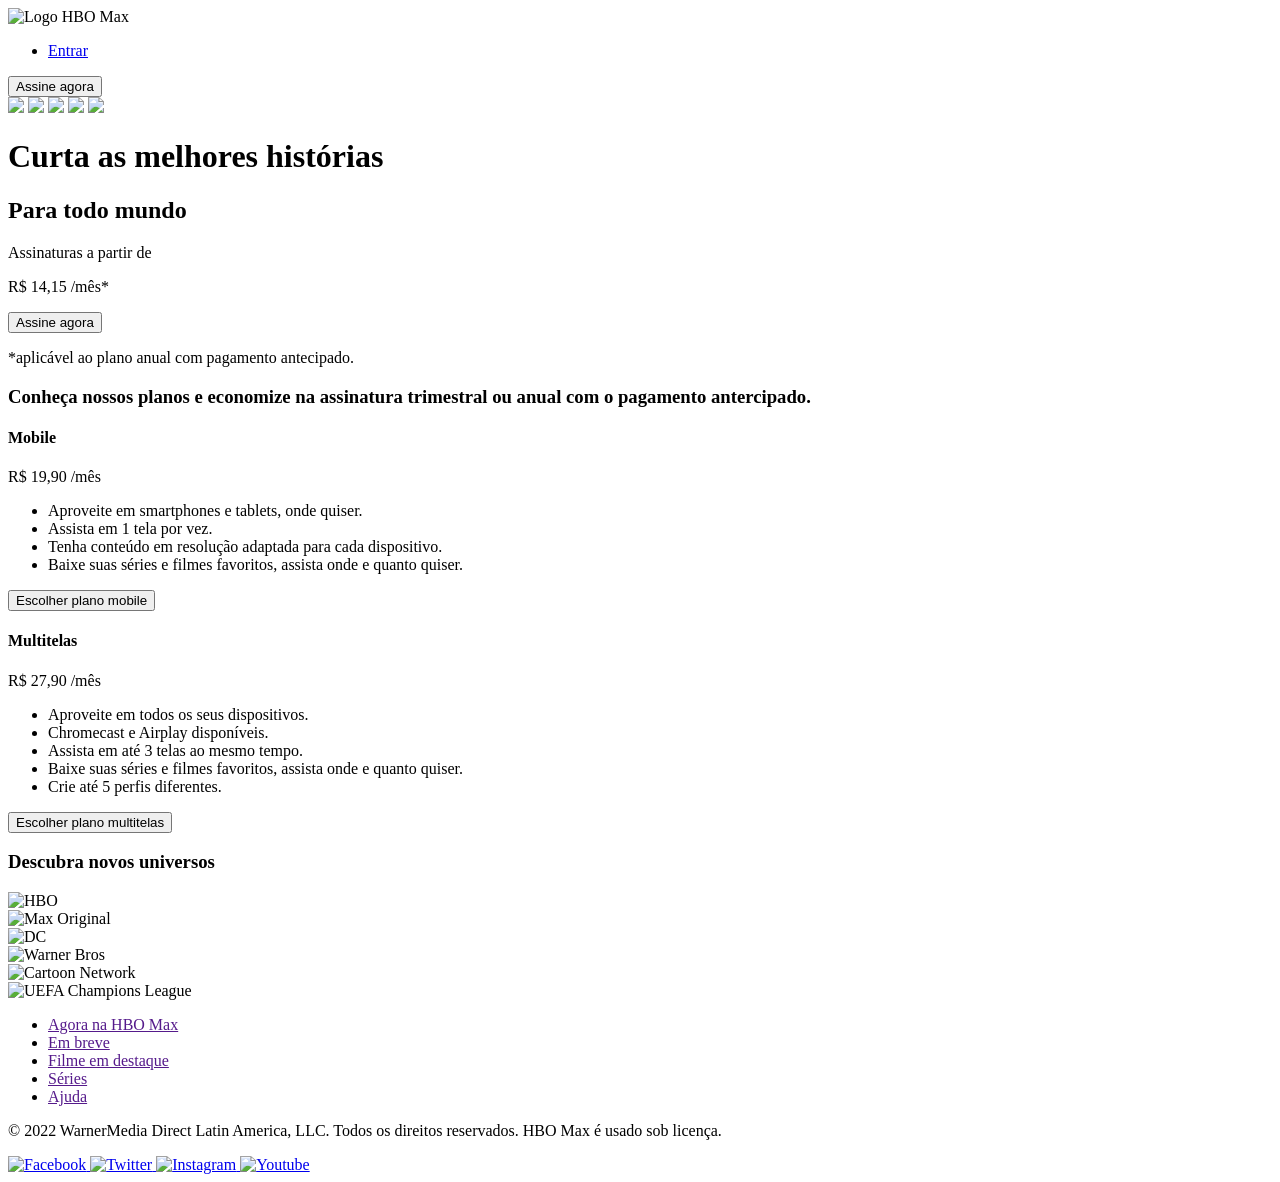
==== index.html @ d60d74ed "10 a 0 para o Git Hub" ====
<!DOCTYPE html>
<html lang="pt-BR">
<head>
    <meta charset="UTF-8">
    <meta name="viewport" content="width=device-width, initial-scale=1.0">
    <title>Desafio Dio - HBO Max</title>
    <link rel="stylesheet" href="assets/CSS/style.css">
</head>
<body>
    <nav>
        <div class="logo">
            <img src="assets/images/hbo-logo.svg" alt="Logo HBO Max">
        </div>
        <ul>
            <li><a href="#">Entrar</a></li>
        </ul>
        <button>Assine agora</button>
    </nav>
    
    <main>
        <header class="header">
            <div class="logo-channels">
                <img src="assets/images/hbo.png">
                <img src="assets/images/dc.png">
                <img src="assets/images/wb.png">
                <img src="assets/images/cartoon-network_neutral.png">
                <img src="assets/images/max_originals.png">
            </div>
            <div class="header-headline">
                <h1>Curta as melhores histórias</h1>
                <h2>Para todo mundo</h2>
            </div>
            <div class="divider"></div>
            <div class="best-offer">
                <p>Assinaturas a partir de</p>
                <p>R$ 14,15 
                    <span>/mês*</span>
                </p>
            </div>
            <div class="button-subscribe">
                <button>Assine agora</button>
                <p>*aplicável ao plano anual com pagamento antecipado.</p>
            </div>
        </header>
        <section class="plans">
            <h3>Conheça nossos planos e economize na assinatura trimestral ou anual com o pagamento antercipado.</h3>
            <div class="plans-cards">
                <div class="card-plan-mobile">
                    <div class="title-card-plan-mobile">
                        <h4>Mobile</h4>
                        <p>R$ 19,90 
                            <span>/mês</span>
                        </p>
                    </div>
                    <ul>
                        <li>Aproveite em smartphones e tablets, onde quiser.</li>
                        <li>Assista em 1 tela por vez.</li>
                        <li>Tenha conteúdo em resolução adaptada para cada dispositivo.</li>
                        <li>Baixe suas séries e filmes favoritos, assista onde e quanto quiser.</li>
                    </ul>
                    <button class="button-card-plan-mobile">Escolher plano mobile</button>
                </div>
                <div class="card-plan-multitela">
                    <div class="title-card-plan-multitela">
                        <h4>Multitelas</h4>
                        <p>R$ 27,90 
                            <span>/mês</span>
                        </p>
                    </div>
                    <ul>
                        <li>Aproveite em todos os seus dispositivos.</li>
                        <li>Chromecast e Airplay disponíveis.</li>
                        <li>Assista em até 3 telas ao mesmo tempo.</li>
                        <li>Baixe suas séries e filmes favoritos, assista onde e quanto quiser.</li>
                        <li>Crie até 5 perfis diferentes.</li>
                    </ul>
                    <button class="button-card-plan-multitela">Escolher plano multitelas</button>
                </div>
            </div>
        </section>
        <section class="catalog">
            <h3>Descubra novos universos</h3>
            <div class="catalog-cards">
                <div class="content-catalog-card">
                    <img src="assets/images/hbo-default_0.webp" alt="HBO">
                </div>
                <div class="content-catalog-card">
                    <img src="assets/images/MAX-Default.webp" alt="Max Original">
                </div>
                <div class="content-catalog-card">
                    <img src="assets/images/DC_Default.webp" alt="DC">
                </div>
                <div class="content-catalog-card">
                    <img src="assets/images/WB-Default.webp" alt="Warner Bros">
                </div>
                <div class="content-catalog-card">
                    <img src="assets/images/CN-Default.webp" alt="Cartoon Network">
                </div>
                <div class="content-catalog-card">
                    <img src="assets/images/UCL-Default.webp" alt="UEFA Champions League">
                </div>
            </div>
        </section>
    </main>
    <footer>
        <ul>
            <li><a href="">Agora na HBO Max</a></li>
            <li><a href="">Em breve</a></li>
            <li><a href="">Filme em destaque</a></li>
            <li><a href="">Séries</a></li>
            <li><a href="">Ajuda</a></li>
        </ul>
        <p>© 2022 WarnerMedia Direct Latin America, LLC. Todos os direitos reservados. HBO Max é usado sob licença.</p>
        <div class="fotter-social-infos">
            <a href="https://www.facebook.com/HBOMaxBr/">
                <img src="assets/images/fb_0.png" alt="Facebook">
            </a>
            <a href="https://twitter.com/HBOMaxBR">
                <img src="assets/images/twitter_0.png" alt="Twitter">
            </a>
            <a href="https://www.instagram.com/hbomaxbr/">
                <img src="assets/images/instagram_0.png" alt="Instagram">
            </a>
            <a href="https://www.youtube.com/c/hbomaxbr">
                <img src="assets/images/youtube_0.png" alt="Youtube">
            </a>
        </div>
    </footer>
</body>
</html>
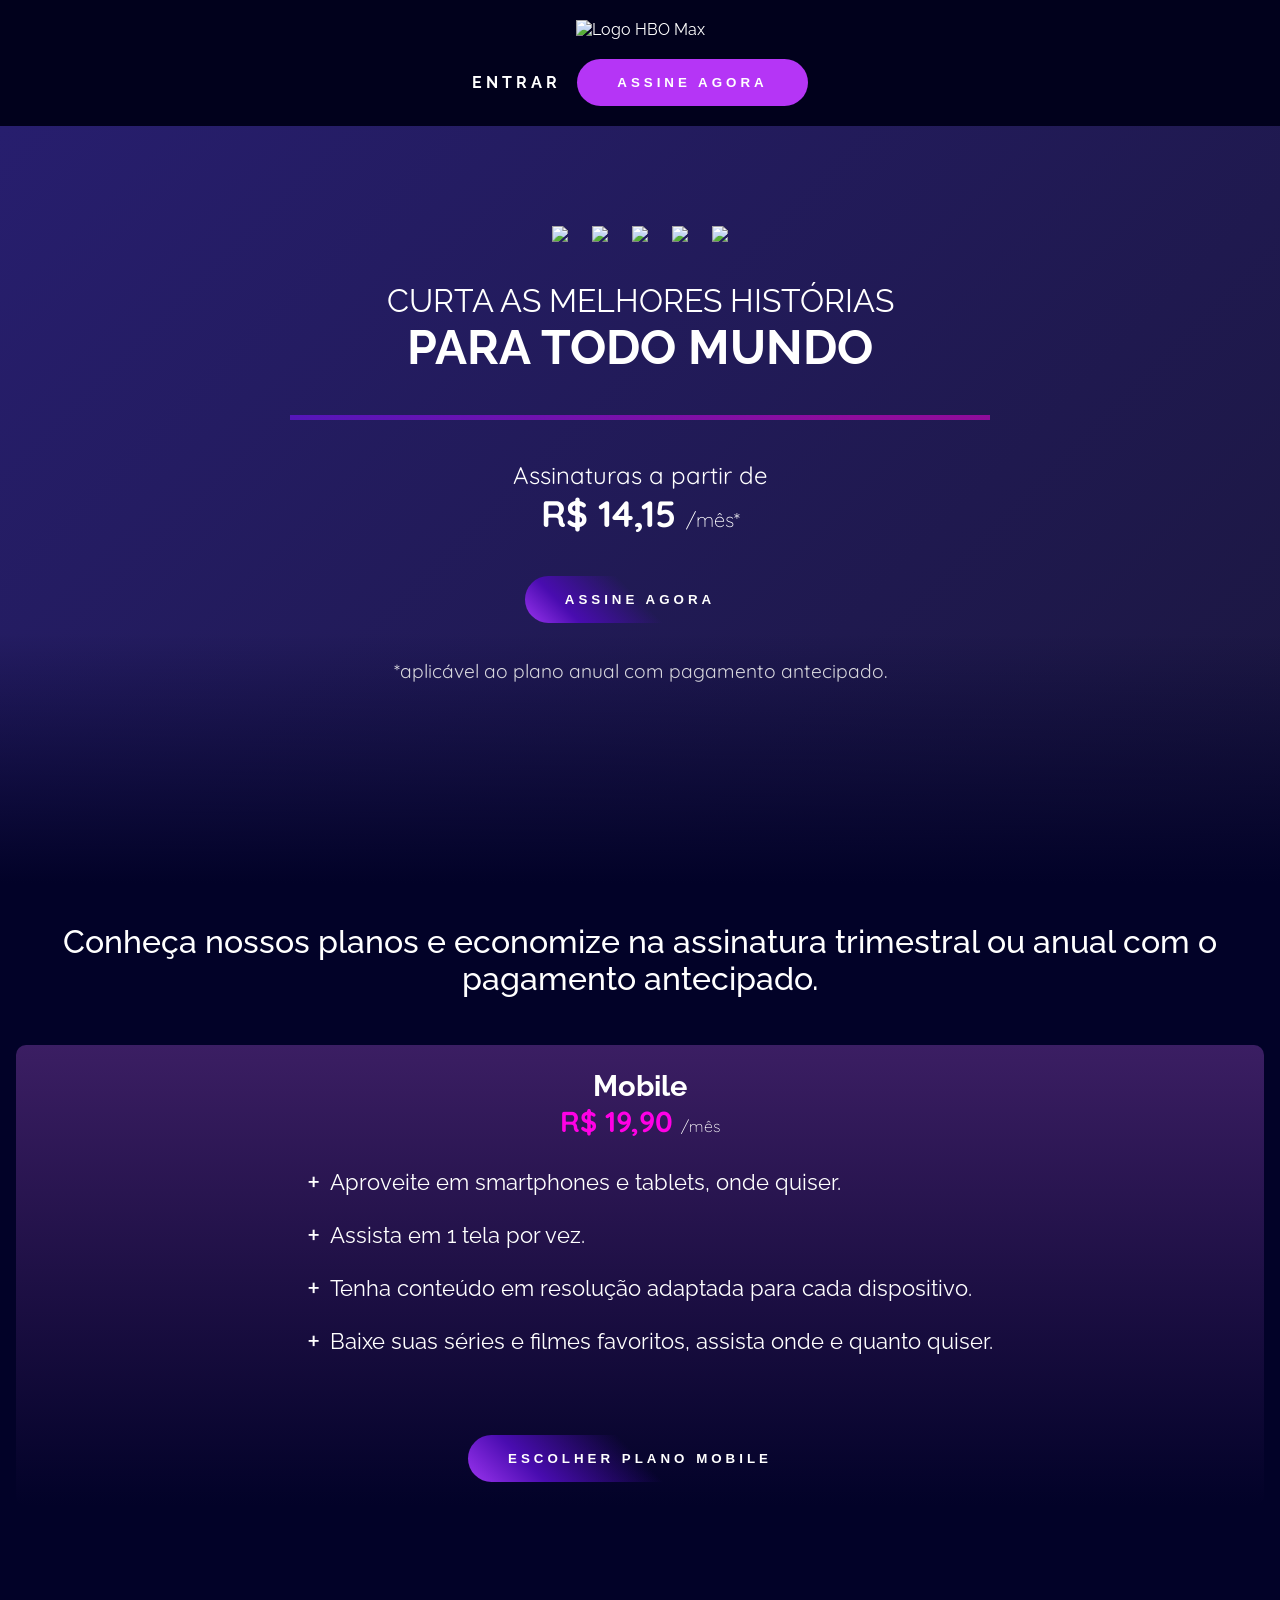
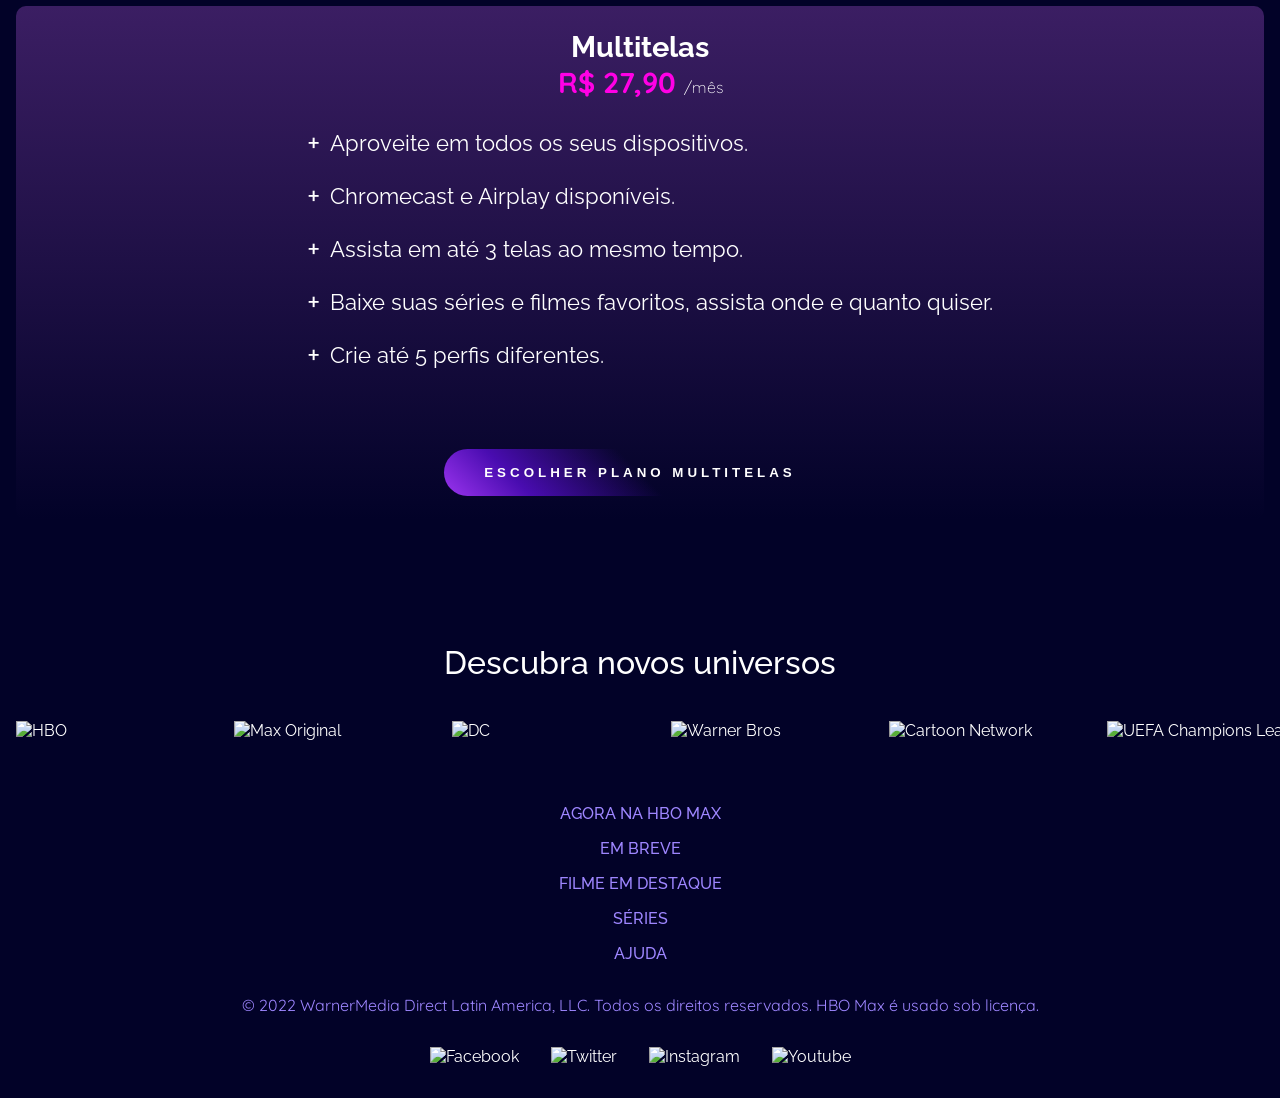
==== commit 45ee21c2: "mobile first" ====
--- a/index.html
+++ b/index.html
@@ -8,109 +8,110 @@
 </head>
 <body>
     <nav>
-        <div class="logo">
+        <div class="logo-menu">
             <img src="assets/images/hbo-logo.svg" alt="Logo HBO Max">
         </div>
-        <ul>
-            <li><a href="#">Entrar</a></li>
-        </ul>
-        <button>Assine agora</button>
+        <div class="info-menu">
+            <ul>
+                <li><a href="#" class="login-menu">Entrar</a></li>
+            </ul>
+            <button>Assine agora</button>
+        </div>
     </nav>
     
     <main>
         <header class="header">
-            <div class="logo-channels">
-                <img src="assets/images/hbo.png">
-                <img src="assets/images/dc.png">
-                <img src="assets/images/wb.png">
-                <img src="assets/images/cartoon-network_neutral.png">
-                <img src="assets/images/max_originals.png">
-            </div>
-            <div class="header-headline">
-                <h1>Curta as melhores histórias</h1>
-                <h2>Para todo mundo</h2>
-            </div>
-            <div class="divider"></div>
-            <div class="best-offer">
-                <p>Assinaturas a partir de</p>
-                <p>R$ 14,15 
-                    <span>/mês*</span>
-                </p>
-            </div>
-            <div class="button-subscribe">
-                <button>Assine agora</button>
-                <p>*aplicável ao plano anual com pagamento antecipado.</p>
+            <div class="container-header">
+                <div class="logo-channels-header">
+                    <img class="img-logo-channels-header" src="assets/images/hbo.png">
+                    <img class="img-logo-channels-header" src="assets/images/dc.png">
+                    <img class="img-logo-channels-header" src="assets/images/wb.png">
+                    <img class="img-logo-channels-header" src="assets/images/cartoon-network_neutral.png">
+                    <img class="img-logo-channels-header" src="assets/images/max_originals.png">
+                </div>
+                <div class="headline-header">
+                    <h1 class="title-header-light">Curta as melhores histórias</h1>
+                    <h2>Para todo mundo</h2>
+                </div>
+                <div class="divider-header"></div>
+                <div class="best-offer-header">
+                    <p>Assinaturas a partir de</p>
+                    <p class="price-best-offer-header">R$ 14,15 
+                        <span class="small">/mês*</span>
+                    </p>
+                </div>
+                <div class="button-subscribe-header">
+                    <button>Assine agora</button>
+                    <p>*aplicável ao plano anual com pagamento antecipado.</p>
+                </div>
             </div>
         </header>
-        <section class="plans">
-            <h3>Conheça nossos planos e economize na assinatura trimestral ou anual com o pagamento antercipado.</h3>
-            <div class="plans-cards">
-                <div class="card-plan-mobile">
-                    <div class="title-card-plan-mobile">
-                        <h4>Mobile</h4>
-                        <p>R$ 19,90 
-                            <span>/mês</span>
-                        </p>
+        <div class="container-plans-catalog">
+            <section class="plans">
+                <h3>Conheça nossos planos e economize na assinatura trimestral ou anual com o pagamento antecipado.</h3>
+                <div class="plans-cards">
+                    <div class="card-plan mobile">
+                        <div class="title-card-plan mobile">
+                            <h4>Mobile</h4>
+                            <p>R$ 19,90 
+                                <span>/mês</span>
+                            </p>
+                        </div>
+                        <ul class="plans-description">
+                            <li>Aproveite em smartphones e tablets, onde quiser.</li>
+                            <li>Assista em 1 tela por vez.</li>
+                            <li>Tenha conteúdo em resolução adaptada para cada dispositivo.</li>
+                            <li>Baixe suas séries e filmes favoritos, assista onde e quanto quiser.</li>
+                        </ul>
+                        <button class="button-card-plan mobile">Escolher plano mobile</button>
                     </div>
-                    <ul>
-                        <li>Aproveite em smartphones e tablets, onde quiser.</li>
-                        <li>Assista em 1 tela por vez.</li>
-                        <li>Tenha conteúdo em resolução adaptada para cada dispositivo.</li>
-                        <li>Baixe suas séries e filmes favoritos, assista onde e quanto quiser.</li>
-                    </ul>
-                    <button class="button-card-plan-mobile">Escolher plano mobile</button>
+                    <div class="card-plan multitela">
+                        <div class="title-card-plan multitela">
+                            <h4>Multitelas</h4>
+                            <p>R$ 27,90 
+                                <span>/mês</span>
+                            </p>
+                        </div>
+                        <ul class="plans-description">
+                            <li>Aproveite em todos os seus dispositivos.</li>
+                            <li>Chromecast e Airplay disponíveis.</li>
+                            <li>Assista em até 3 telas ao mesmo tempo.</li>
+                            <li>Baixe suas séries e filmes favoritos, assista onde e quanto quiser.</li>
+                            <li>Crie até 5 perfis diferentes.</li>
+                        </ul>
+                        <button class="button-card-plan multitela">Escolher plano multitelas</button>
+                    </div>
                 </div>
-                <div class="card-plan-multitela">
-                    <div class="title-card-plan-multitela">
-                        <h4>Multitelas</h4>
-                        <p>R$ 27,90 
-                            <span>/mês</span>
-                        </p>
+            </section>
+            <section class="catalog">
+                <h3>Descubra novos universos</h3>
+                <div class="catalog-cards">
+                    <div class="content-catalog-card">
+                        <img src="assets/images/hbo-default_0.webp" alt="HBO">
+
+                        <img src="assets/images/MAX-Default.webp" alt="Max Original">
+                
+                        <img src="assets/images/DC_Default.webp" alt="DC">
+                
+                        <img src="assets/images/WB-Default.webp" alt="Warner Bros">
+                
+                        <img src="assets/images/CN-Default.webp" alt="Cartoon Network">
+                
+                        <img src="assets/images/UCL-Default.webp" alt="UEFA Champions League">
                     </div>
-                    <ul>
-                        <li>Aproveite em todos os seus dispositivos.</li>
-                        <li>Chromecast e Airplay disponíveis.</li>
-                        <li>Assista em até 3 telas ao mesmo tempo.</li>
-                        <li>Baixe suas séries e filmes favoritos, assista onde e quanto quiser.</li>
-                        <li>Crie até 5 perfis diferentes.</li>
-                    </ul>
-                    <button class="button-card-plan-multitela">Escolher plano multitelas</button>
                 </div>
-            </div>
-        </section>
-        <section class="catalog">
-            <h3>Descubra novos universos</h3>
-            <div class="catalog-cards">
-                <div class="content-catalog-card">
-                    <img src="assets/images/hbo-default_0.webp" alt="HBO">
-                </div>
-                <div class="content-catalog-card">
-                    <img src="assets/images/MAX-Default.webp" alt="Max Original">
-                </div>
-                <div class="content-catalog-card">
-                    <img src="assets/images/DC_Default.webp" alt="DC">
-                </div>
-                <div class="content-catalog-card">
-                    <img src="assets/images/WB-Default.webp" alt="Warner Bros">
-                </div>
-                <div class="content-catalog-card">
-                    <img src="assets/images/CN-Default.webp" alt="Cartoon Network">
-                </div>
-                <div class="content-catalog-card">
-                    <img src="assets/images/UCL-Default.webp" alt="UEFA Champions League">
-                </div>
-            </div>
-        </section>
+            </section>
+        </div>
     </main>
     <footer>
-        <ul>
+        <ul class="footer-links">
             <li><a href="">Agora na HBO Max</a></li>
             <li><a href="">Em breve</a></li>
             <li><a href="">Filme em destaque</a></li>
             <li><a href="">Séries</a></li>
             <li><a href="">Ajuda</a></li>
         </ul>
-        <p>© 2022 WarnerMedia Direct Latin America, LLC. Todos os direitos reservados. HBO Max é usado sob licença.</p>
+        <p class="footer-signature">© 2022 WarnerMedia Direct Latin America, LLC. Todos os direitos reservados. HBO Max é usado sob licença.</p>
         <div class="fotter-social-infos">
             <a href="https://www.facebook.com/HBOMaxBr/">
                 <img src="assets/images/fb_0.png" alt="Facebook">
--- a/assets/CSS/style.css
+++ b/assets/CSS/style.css
@@ -0,0 +1,340 @@
+@import url("https://fonts.googleapis.com/css2?family=Raleway:wght@300;400;500;600;700&display=swap");
+@import url("https://fonts.googleapis.com/css2?family=Quicksand:wght@300;400;700&display=swap");
+
+:root {
+    --primary-color: #020228;
+    --secondary-color: #ff00e5;
+    --tertiary-color: #b535f6;
+    --btn-bg-color-gradient: linear-gradient(
+      45deg,
+      #9b34ef 0%,
+      #490cb0 20%,
+      transparent 50%
+    );
+    --btn-link-bg-color: #fff;
+    --btn-link-color: #000;
+    --card-bg-color: linear-gradient(0deg, transparent, #3b1e63);
+    --divider-bg-color: linear-gradient(
+      90deg,
+      #5516ba,
+      rgba(255, 0, 229, 0.5) 80%
+    );
+    --nav-bg-color: rgba(0, 0, 0, 0.3);
+    --text-color: #fff;
+    --link-color: #9e86ff;
+    --form-bg-color: rgba(211, 211, 211, 0.06);
+    --form-field-bg-color: rgba(0, 0, 0, 0.2);
+    --form-field-border: 1px solid rgba(255, 255, 255, 0.7);
+    --form-field-placeholder: rgba(255, 255, 255, 0.7);
+    --form-field-error: rgb(255, 76, 76);
+
+    scroll-behavior: smooth;
+}
+
+* {
+    margin: 0;
+    padding:0;
+    box-sizing: border-box;
+
+    text-decoration: none;
+}
+li {
+    list-style-type: none;
+  }
+a {
+    color: inherit;
+}  
+p {
+    font-family: "Quicksand", sans-serif;
+}
+button{
+    padding: 16px 40px;
+    border-radius: 500px;
+    text-transform: uppercase;
+    color: var(--btn-link-bg-color);
+    font-weight: 700;
+    border: none;
+    cursor: pointer;
+    letter-spacing: 4px;
+}
+html, body {
+    overflow-x: hidden;
+}
+body {
+    background: var(--primary-color);
+    font-family: Raleway, sans-serif;
+    color: var(--text-color);
+}
+nav {
+    width: 100%;
+    padding: 20px;
+    /* desktop
+    position: fixed;
+    top:0;*/
+    background: var(--nav-bg-color);
+
+    display: flex;
+    flex-direction: column;
+    justify-content: center;
+    align-items: center;
+    gap: 20px;
+}
+nav img {
+    width: 160px;
+}
+.info-menu {
+    display: flex;
+    flex-direction: row;
+    justify-content: center;
+    align-items: center;
+    gap: 16px;
+}
+nav button {
+    background: #b535f6;
+}
+.login-menu {
+    text-transform: uppercase;
+    font-weight: 700;
+    letter-spacing: 4px;
+}
+header {
+    position: relative;
+    background: linear-gradient(-45deg, #56125b, #0f0f10, #271e6e);
+    background-size: 400% 400%;
+    padding: 100px 0px 200px;
+    animation: gradient 10s ease infinite alternate;
+}
+header::after {
+    content: "";
+    width: 100%;
+    height: 250px;
+    position: absolute;
+    bottom: 0;
+    background: linear-gradient(0deg, var(--primary-color), transparent);
+}
+.container-header {
+    display: flex;
+    flex-direction: column;
+    align-items: center;
+    gap: 40px;
+    padding: 0px 40px;
+}
+.logo-channels-header {
+    display: flex;
+    flex-wrap: wrap;
+    justify-content: center;
+    gap: 24px;
+}
+.img-logo-channels-header {
+    object-fit: contain;
+}
+.headline-header {
+    text-transform: uppercase;
+    text-align: center;
+    font-size: 2rem;
+}
+.title-header-light {
+    font-weight: 400;
+    font-size: 2rem;
+}
+.divider-header {
+    width: 70%;
+    max-width: 700px;
+    height: 5px;
+    background: var(--divider-bg-color);
+}
+.best-offer-header {
+    text-align: center;
+    font-size: 1.5rem;
+}
+.price-best-offer-header {
+    font-size: 2.3rem;
+    font-weight: bold;
+}
+.small {
+    font-size: 1.25rem;
+    font-weight: 300;
+}
+.button-subscribe-header {
+    display: flex;
+    flex-direction: column;
+    justify-content: center;
+    align-items: center;
+    gap: 20px;
+}
+.button-subscribe-header button {
+    background: var(--btn-bg-color-gradient);
+    animation: wiggle 2.2s linear infinite;
+}
+/*efeito desktop
+.button-subscribe-header button {
+    background: var(--btn-bg-color-gradient);
+    outline: 3px solid transparent;
+    transition: background-position 2s, outline 2s, transform 2s;
+    background-size: 250%;
+}
+
+.button-subscribe-header button:hover {
+    background-color: transparent;
+    background-position: 100%;
+    outline: 2px solid #ff00e5;
+    transform: scale(1.05);
+}*/
+.button-subscribe-header p {
+    font-size: 1.2rem;
+    margin-top: 16px;
+    align-items: center;
+    text-align: center;
+}
+.container-plans-catalog {
+    background: url('../images/background-movies-series.png') no-repeat;
+    background-size: cover;
+}
+.plans h3 {
+    text-align: center;
+    font-size: 2rem;
+    font-weight: 500;
+    padding: 24px;
+    margin: 16px;
+}
+.card-plan {
+    background: var(--card-bg-color);
+    border-radius: 10px;
+
+    display: flex;
+    flex-direction: column;
+    align-items: center;
+    padding: 24px;
+    gap: 24px;
+
+    margin: 24px 16px 100px 16px;
+}
+.title-card-plan h4 {
+    text-align: center;
+    font-size: 1.8rem;
+}
+.title-card-plan p {
+    font-size: 1.8rem;
+    font-weight: 700;
+    color: #ff00e5;
+}
+.title-card-plan span {
+    font-size: 1rem;
+    font-weight: 300;
+    color: #fff;
+}
+.plans-description li {
+    display: flex;
+    align-items: center;
+    padding-left: 20px;
+    font-size: 1.4rem;
+    margin-bottom: 16px;
+}
+.plans-description li::before {
+    content: "+";
+    color: #fff;
+    font-size: 2rem;
+    margin-right: 10px;
+}
+.card-plan button {
+    background: var(--btn-bg-color-gradient);
+    margin-top: 36px;
+}
+.catalog {
+    margin-top: 100px;
+}
+.catalog h3 {
+    text-align: center;
+    font-size: 2rem;
+    font-weight: 500;
+    padding: 24px;
+    margin: 16px;
+}
+.catalog-cards {
+    width: 100%;
+    overflow-x: auto;
+    white-space: nowrap;
+    margin: 16px;
+}
+.content-catalog-card {
+    display: flex;
+    flex-direction: row;
+    gap: 48px;
+
+}
+.content-catalog-card img {
+    width: 400px;
+    height: auto;
+}
+.footer-links {
+    display: flex;
+    flex-direction: column;
+    align-items: center;
+
+    margin: 64px 0px 32px 0px;
+    gap: 16px;
+
+    text-transform: uppercase;
+    font-weight: 500;
+    color: var(--link-color);
+
+}
+.footer-signature {
+    text-align: center;
+    color: var(--link-color);
+}
+.fotter-social-infos {
+    display: flex;
+    flex-direction: row;
+    justify-content: center;
+    padding: 32px;
+    gap: 32px;
+}
+::-webkit-scrollbar {
+    width: 8px;
+  }
+  
+  ::-webkit-scrollbar-thumb {
+    background: var(--tertiary-color);
+    border-radius: 10px;
+  }
+  
+  ::-webkit-scrollbar-thumb:hover {
+    background: var(--secondary-color);
+  }
+@keyframes gradient {
+    0% {
+      background-position: 0% 50%;
+    }
+    50% {
+      background-position: 100% 50%;
+    }
+    100% {
+      background-position: 0% 50%;
+    }
+}
+@keyframes wiggle {
+    0%,
+    10% {
+      transform: rotate(0);
+    }
+    15% {
+      transform: rotate(-15deg);
+    }
+    20% {
+      transform: rotate(10deg);
+    }
+    25% {
+      transform: rotate(-10deg);
+    }
+    30% {
+      transform: rotate(10deg);
+    }
+    35% {
+      transform: rotate(-10deg);
+    }
+    40%,
+    100% {
+      transform: rotate(0);
+    }
+}
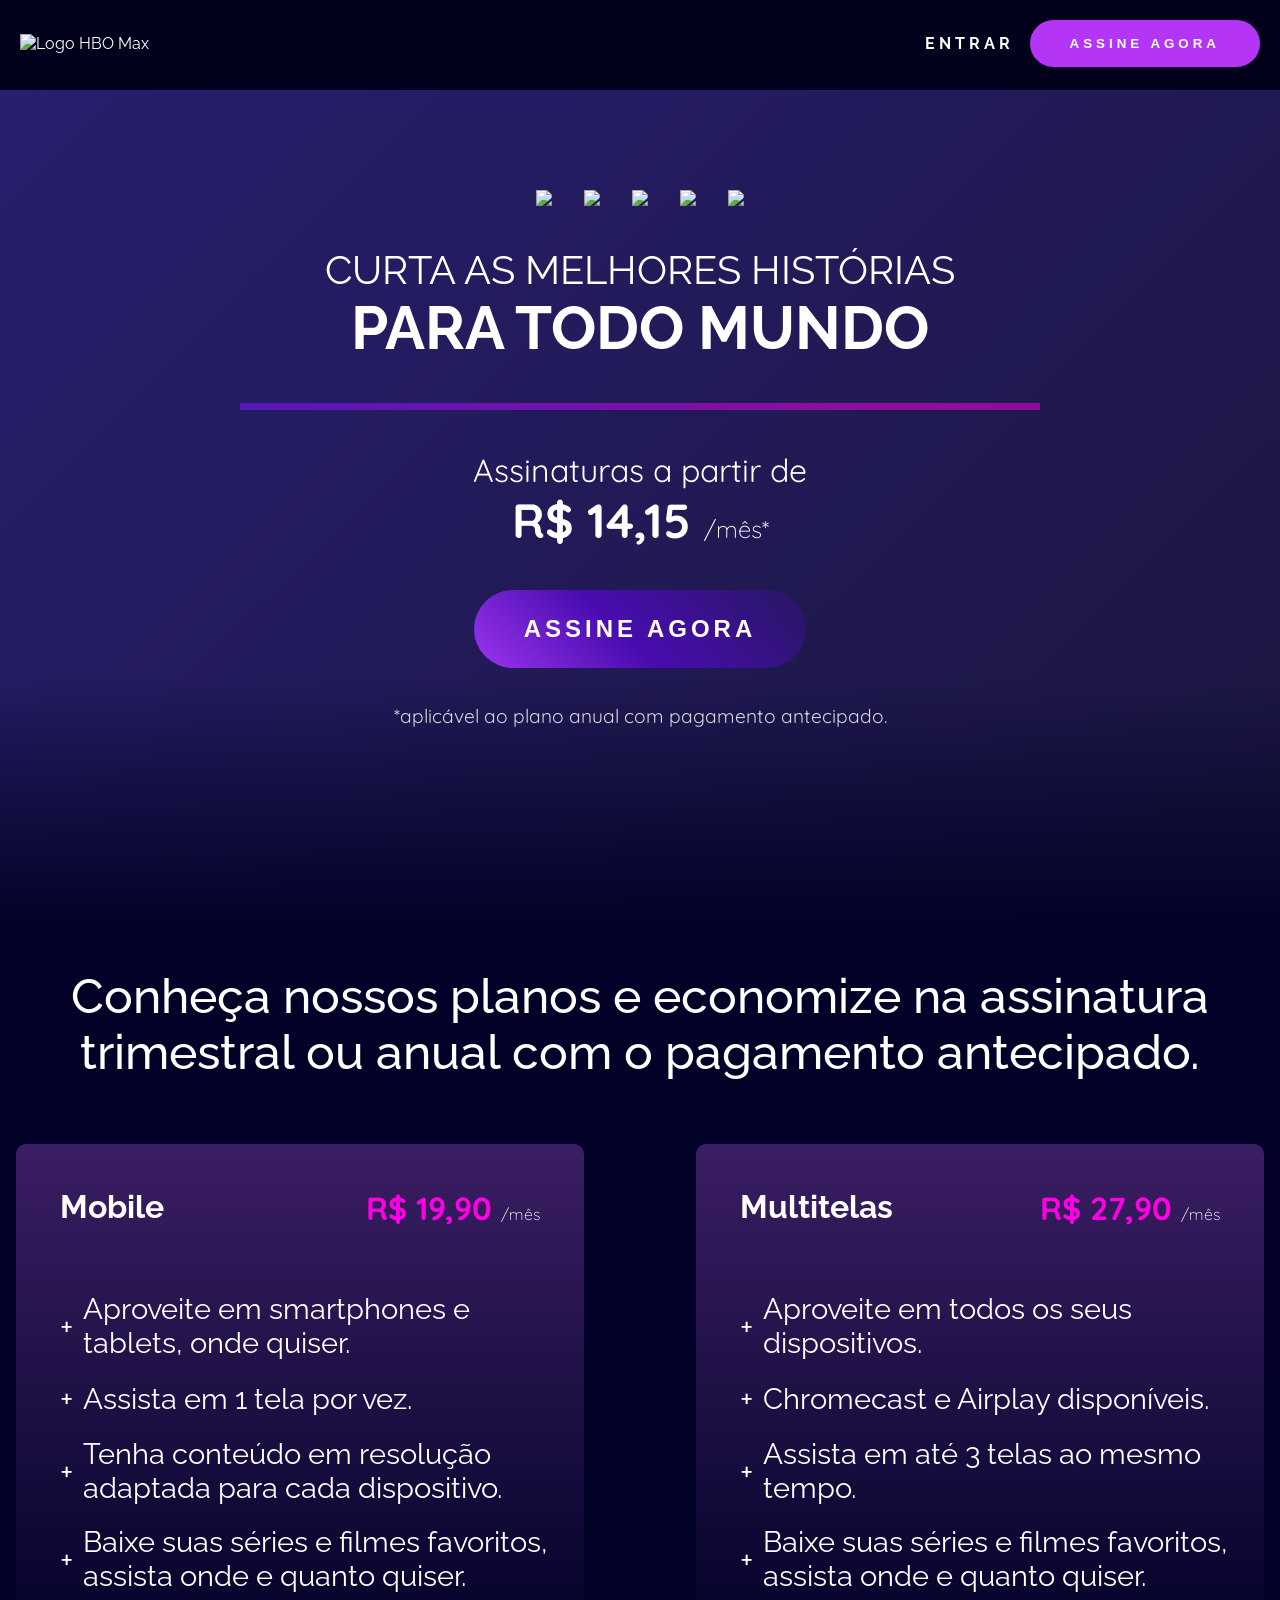
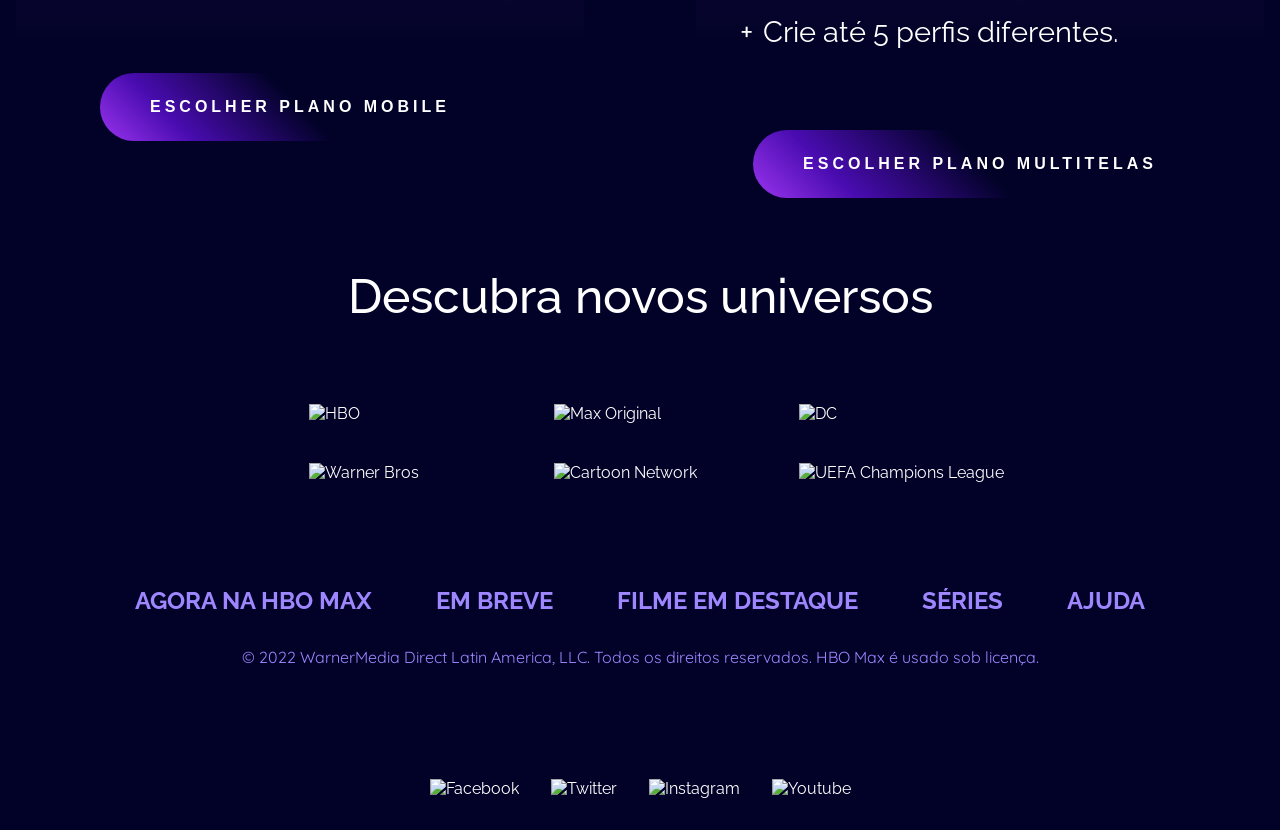
==== commit 6ea73051: "mobile first page login" ====
--- a/index.html
+++ b/index.html
@@ -87,17 +87,24 @@
                 <h3>Descubra novos universos</h3>
                 <div class="catalog-cards">
                     <div class="content-catalog-card">
-                        <img src="assets/images/hbo-default_0.webp" alt="HBO">
-
-                        <img src="assets/images/MAX-Default.webp" alt="Max Original">
-                
-                        <img src="assets/images/DC_Default.webp" alt="DC">
-                
-                        <img src="assets/images/WB-Default.webp" alt="Warner Bros">
-                
-                        <img src="assets/images/CN-Default.webp" alt="Cartoon Network">
-                
-                        <img src="assets/images/UCL-Default.webp" alt="UEFA Champions League">
+                        <div class="content-catalog-card-img">
+                            <img class="img-card-catalog" src="assets/images/hbo-default_0.webp" alt="HBO">
+                        </div>
+                        <div class="content-catalog-card-img">
+                            <img class="img-card-catalog" src="assets/images/MAX-Default.webp" alt="Max Original">
+                        </div>
+                        <div class="content-catalog-card-img">  
+                            <img class="img-card-catalog" src="assets/images/DC_Default.webp" alt="DC">
+                        </div>
+                        <div class="content-catalog-card-img">
+                            <img class="img-card-catalog" src="assets/images/WB-Default.webp" alt="Warner Bros">
+                        </div>
+                        <div class="content-catalog-card-img"> 
+                            <img class="img-card-catalog" src="assets/images/CN-Default.webp" alt="Cartoon Network">
+                        </div>
+                        <div class="content-catalog-card-img">   
+                            <img class="img-card-catalog" src="assets/images/UCL-Default.webp" alt="UEFA Champions League">
+                        </div>    
                     </div>
                 </div>
             </section>
--- a/assets/CSS/style.css
+++ b/assets/CSS/style.css
@@ -68,11 +68,7 @@
 nav {
     width: 100%;
     padding: 20px;
-    /* desktop
-    position: fixed;
-    top:0;*/
     background: var(--nav-bg-color);
-
     display: flex;
     flex-direction: column;
     justify-content: center;
@@ -166,20 +162,6 @@
     background: var(--btn-bg-color-gradient);
     animation: wiggle 2.2s linear infinite;
 }
-/*efeito desktop
-.button-subscribe-header button {
-    background: var(--btn-bg-color-gradient);
-    outline: 3px solid transparent;
-    transition: background-position 2s, outline 2s, transform 2s;
-    background-size: 250%;
-}
-
-.button-subscribe-header button:hover {
-    background-color: transparent;
-    background-position: 100%;
-    outline: 2px solid #ff00e5;
-    transform: scale(1.05);
-}*/
 .button-subscribe-header p {
     font-size: 1.2rem;
     margin-top: 16px;
@@ -302,6 +284,171 @@
   ::-webkit-scrollbar-thumb:hover {
     background: var(--secondary-color);
   }
+@media screen and (min-width: 750px){
+    nav {
+        position: fixed;
+        top:0;
+
+        display: flex;
+        flex-direction: row;
+        justify-content: space-between;
+    }
+    nav button {
+        transition: background-position 1s, color 1s;
+    }
+    nav button:hover {
+        background-color: var(--btn-link-bg-color);
+        color: var(--btn-link-color);
+    }
+    header {
+        margin-top: 90px;
+    }
+    .headline-header {
+        font-size: 2.5rem;
+    }
+    .title-header-light {
+        font-size: 2.5rem;
+    }
+    .best-offer-header {
+        font-size: 2rem;
+    }
+    .price-best-offer-header {
+        font-size: 3rem;
+    }
+    .small {
+        font-size: 1.5rem;
+    }
+    .divider-header {
+        height: 7px; 
+        max-width: 800px;
+    }
+    .logo-channels-header {
+        gap: 32px;
+    }
+    header button {
+        padding: 25px 50px;
+        font-size: 1.5rem;
+    }
+    .button-subscribe-header button {
+        background: var(--btn-bg-color-gradient);
+        outline: 3px solid transparent;
+        transition: background-position 2s, outline 2s, transform 2s;
+        background-size: 250%;
+    }
+    .button-subscribe-header button:hover {
+        background-color: transparent;
+        background-position: 100%;
+        outline: 2px solid #ff00e5;
+        transform: scale(1.05);
+    }
+    .plans h3 {
+        font-size: 3rem;
+    }
+    .plans-cards {
+        display: flex;
+        flex-direction: row;
+        justify-content: center;
+        gap: 80px;
+    }
+    .card-plan {
+        width: 700px;
+        height: 500px;
+    }
+    .title-card-plan {
+        width: 100%;
+        display: flex;
+        flex-direction: row;
+        justify-content: space-between;
+        padding: 20px;
+    }
+    .title-card-plan h4 {
+        font-size: 2rem;
+    }
+    .title-card-plan p {
+        font-size: 2rem;
+    }
+    .plans-description li {
+        font-size: 1.8rem;
+        margin: 20px 0px;
+    }
+    .button-card-plan {
+        padding: 25px 50px;
+        font-size: 1rem;
+    }
+    .catalog h3 {
+        font-size: 3rem;
+    }
+    .catalog-cards {
+        display: flex;
+        justify-content: center;
+    }
+    .content-catalog-card {
+        display: grid;
+        grid-template-columns: repeat(3, 1fr);
+        gap: 40px;
+        margin: 40px 80px;
+    } 
+    .content-catalog-card img {
+        width: 100%;
+    }
+    .content-catalog-card-img {
+        transition: transform 0.8s, background-position 0.8s, border 1s;
+        background-position: center;
+        background-repeat: no-repeat;
+        background-size: cover;
+    }
+    .content-catalog-card-img:hover {
+        transform: scale(1.05);
+        border: 2px solid var(--tertiary-color);
+        border-radius: 26px;
+    }
+    .content-catalog-card-img:hover .img-card-catalog {
+        opacity: 0;
+    }
+    .img-card-catalog {
+        width: 100%;
+        object-fit: cover;
+        object-position: center;
+        transition: opacity 2s;
+    }
+    .content-catalog-card-img:nth-child(1):hover {
+        background-image: url("../images/hbo-hover_0.webp");
+    }
+    .content-catalog-card-img:nth-child(2):hover {
+        background-image: url("../images/MAX-Hover.webp");
+    } 
+    .content-catalog-card-img:nth-child(3):hover {
+        background-image: url("../images/DC-Hover.webp");
+    }
+    .content-catalog-card-img:nth-child(4):hover {
+        background-image: url("../images/WB-Hover.webp");
+    }
+    .content-catalog-card-img:nth-child(5):hover {
+        background-image: url("../images/CN-Hover.png");
+    } 
+    .content-catalog-card-img:nth-child(6):hover {
+        background-image: url("../images/UCL-Hover.webp");
+    }
+    .footer-links {
+        display: flex;
+        flex-direction: row;
+        justify-content: center;
+        gap: 64px;
+    }
+    .footer-links li:hover {
+        color: var(--text-color);
+    }
+    .footer-links li {
+        font-size: 1.5rem;
+        font-weight: 700;
+    }
+    .fotter-social-infos {
+        margin-top: 80px;
+    }
+    .fotter-social-infos img {
+        width: 100%;
+    }
+}  
 @keyframes gradient {
     0% {
       background-position: 0% 50%;
